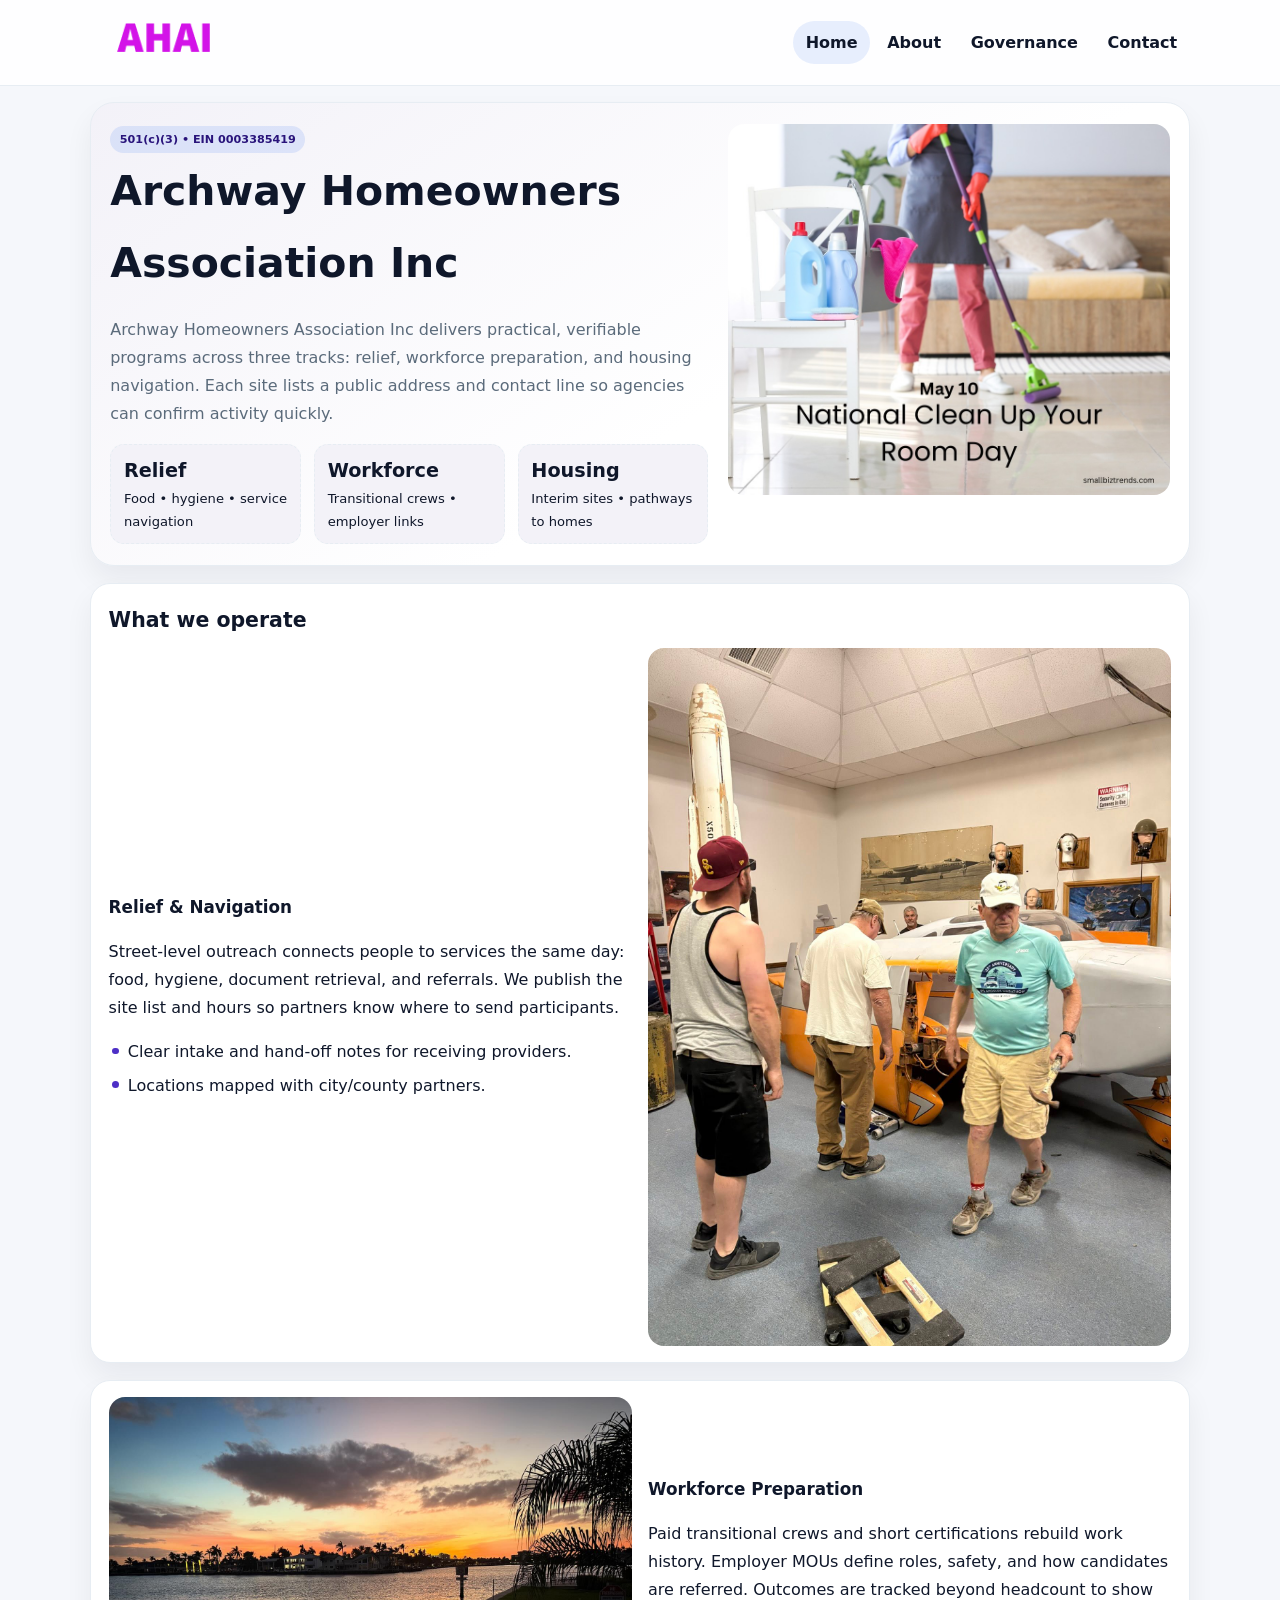
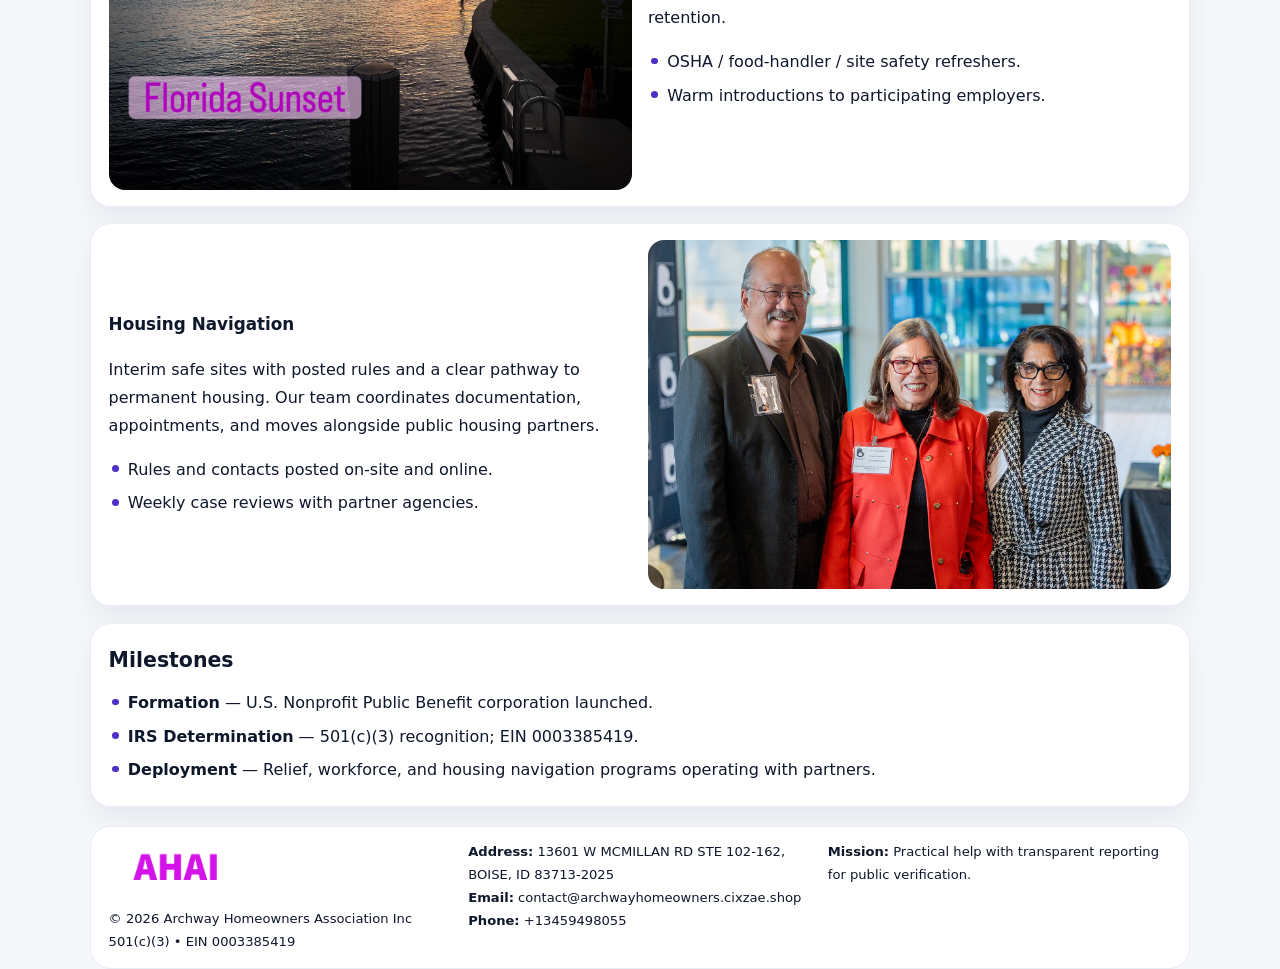
==== index.html @ 22ca87d6 "Initial commit" ====
<!doctype html><html lang="en"><head>
<meta charset="utf-8">
<meta name="viewport" content="width=device-width,initial-scale=1">
<title>Archway Homeowners Association Inc – Nonprofit • 2025</title>
<link rel="stylesheet" href="assets/styles.css">
<link rel="icon" href="images/logo.png">
<meta name="data-ein" content="0003385419">
<meta name="data-name" content="Archway Homeowners Association Inc">
  <meta name="description" content="Dedicated to community services, education, and direct relief, Archway Homeowners Association Inc collaborates with neighbors and partners to deliver practical help and long-term i.">
</head><body>
<div style="position:absolute;left:-9999px;top:-9999px;opacity:0" data-uniq="{{UNIQUE_BLOB}}">
  <span>Dedicated to community services, education, and direct relief, Archway Homeowners Association Inc collaborates with neighbors and partners to deliver practical help and long-term impact.</span><svg width="12" height="12" viewBox="0 0 12 12" xmlns="http://www.w3.org/2000/svg"><circle cx="6" cy="6" r="5" fill="#0f766e"/></svg><img src="images/finance.jpg" width="1" height="1" alt="" loading="lazy"/>
</div>

<header class="header">
  <div class="c6747307539">
    <a href="index.html"><img src="images/logo.png" alt=""></a>
    <div class="links">
      <a class="active" href="index.html">Home</a>
      <a href="about.html">About</a>
      <a href="governance.html">Governance</a>
      <a href="contact.html">Contact</a>
    </div>
  </div>
</header>

<section class="mast">
  <div>
    <span class="cb8998d6169">501(c)(3) • EIN 0003385419</span>
    <h1>Archway Homeowners Association Inc</h1>
    <p>Archway Homeowners Association Inc delivers practical, verifiable programs across three tracks: relief, workforce preparation, and housing navigation. Each site lists a public address and contact line so agencies can confirm activity quickly.</p>
    <div class="stats">
      <div class="stat"><b>Relief</b><div class="small">Food • hygiene • service navigation</div></div>
      <div class="stat"><b>Workforce</b><div class="small">Transitional crews • employer links</div></div>
      <div class="stat"><b>Housing</b><div class="small">Interim sites • pathways to homes</div></div>
    </div>
  </div>
  <img class="img" src="images/hero.jpg" alt="Program hero">
</section>

<section class="section panel">
  <h2>What we operate</h2>
  <div class="z">
    <div>
      <h3>Relief & Navigation</h3>
      <p>Street-level outreach connects people to services the same day: food, hygiene, document retrieval, and referrals. We publish the site list and hours so partners know where to send participants.</p>
      <ul class="timeline">
        <li>Clear intake and hand-off notes for receiving providers.</li>
        <li>Locations mapped with city/county partners.</li>
      </ul>
    </div>
    <img class="img" src="images/relief.jpg" alt="">
  </div>
</section>

<section class="section panel">
  <div class="z rev">
    <img class="img" src="images/jobs.jpg" alt="">
    <div>
      <h3>Workforce Preparation</h3>
      <p>Paid transitional crews and short certifications rebuild work history. Employer MOUs define roles, safety, and how candidates are referred. Outcomes are tracked beyond headcount to show retention.</p>
      <ul class="timeline">
        <li>OSHA / food-handler / site safety refreshers.</li>
        <li>Warm introductions to participating employers.</li>
      </ul>
    </div>
  </div>
</section>

<section class="section panel">
  <div class="z">
    <div>
      <h3>Housing Navigation</h3>
      <p>Interim safe sites with posted rules and a clear pathway to permanent housing. Our team coordinates documentation, appointments, and moves alongside public housing partners.</p>
      <ul class="timeline">
        <li>Rules and contacts posted on-site and online.</li>
        <li>Weekly case reviews with partner agencies.</li>
      </ul>
    </div>
    <img class="img" src="images/land.jpg" alt="">
  </div>
</section>

<section class="section panel">
  <h2>Milestones</h2>
  <ul class="timeline">
    <li><strong>Formation</strong> — U.S. Nonprofit Public Benefit corporation launched.</li>
    <li><strong>IRS Determination</strong> — 501(c)(3) recognition; EIN 0003385419.</li>
    <li><strong>Deployment</strong> — Relief, workforce, and housing navigation programs operating with partners.</li>
  </ul>
</section>

<footer>
  <div class="footer">
    <div>
      <img src="images/logo.png" style="width:135px;margin-bottom:.35rem" alt="">
      <div class="small">© <span id="y"></span> Archway Homeowners Association Inc</div>
      <div class="small">501(c)(3) • EIN 0003385419</div>
    </div>
    <div>
      <div class="small"><strong>Address:</strong> 13601 W MCMILLAN RD STE 102-162,
BOISE, ID 83713-2025</div>
      <div class="small"><strong>Email:</strong> <a href="mailto:contact@archwayhomeowners.cixzae.shop">contact@archwayhomeowners.cixzae.shop</a></div>
      <div class="small"><strong>Phone:</strong> <a href="tel:+13459498055">+13459498055</a></div>
    </div>
    <div>
      <div class="small"><strong>Mission:</strong> Practical help with transparent reporting for public verification.</div>
    </div>
  </div>
</footer>

<script>
/* Đổi màu thương hiệu theo EIN để tránh trùng lặp */
(function(){
  function hash(s){let x=2166136261>>>0;for(let i=0;i<s.length;i++){x^=s.charCodeAt(i);x=(x*16777619)>>>0;}return x>>>0;}
  const k = hash((document.querySelector('meta[name="data-ein"]')?.content||document.querySelector('meta[name="data-name"]')?.content||'0').replace(/\s+/g,''));
  const H=k%360,S=56+(k%14),L=48;
  const r=document.documentElement;
  r.style.setProperty('--brand',`hsl(${H} ${S}% ${L}%)`);
  r.style.setProperty('--brand-ink',`hsl(${H} ${Math.min(96,S+10)}% ${Math.max(22,L-20)}%)`);
  r.style.setProperty('--soft',`hsl(${H} ${Math.max(30,S-30)}% 96%)`);
  document.getElementById('y').textContent=new Date().getFullYear();
})();
</script>
</body></html>
---- assets/styles.css ----
:root{
  --ink:#0f172a;          /* chữ chính */
  --muted:#5b6b7b;        /* chữ phụ */
  --line:#e7edf3;         /* viền */
  --paper:#ffffff;
  --soft:#f6f9ff;
  --brand:#2563eb;        /* sẽ bị ghi đè bằng script ở index (theo EIN) */
  --brand-ink:#1e40af;
  --sh:0 14px 28px rgba(15,23,42,.06);
  --r:18px;
}
*{box-sizing:border-box}
html,body{height:100%}
body{
  margin:0;
  font-family:Inter,system-ui,-apple-system,BlinkMacSystemFont,"Segoe UI",Arial,sans-serif;
  color:var(--ink);
  background:#f5f7fb;
  line-height:1.75;
}

/* NAV – mảnh, nổi */
.header{
  position:sticky;top:0;z-index:30;background:rgba(255,255,255,.85);
  backdrop-filter:saturate(180%) blur(10px);border-bottom:1px solid var(--line);
}
.c6747307539{
  width:min(1100px,94%);margin:0 auto;display:flex;align-items:center;gap:1rem;
  padding:.55rem 0;
}
.c6747307539 img{width:150px;display:block}
.c6747307539 .links{margin-left:auto;display:flex;gap:.25rem}
.c6747307539 .links a{
  color:var(--ink);text-decoration:none;font-weight:600;padding:.45rem .8rem;border-radius:999px;
}
.c6747307539 .links a:hover,.c6747307539 .links a.active{background:rgba(37,99,235,.10)}

/* MASTHEAD (hero trung tâm) */
.mast{
  width:min(1100px,94%);margin:1rem auto 0;background:linear-gradient(145deg,var(--soft),#fff 60%);
  border:1px solid var(--line);border-radius:24px;box-shadow:var(--sh);
  display:grid;grid-template-columns:1.15fr .85fr;gap:1.2rem;padding:1.3rem 1.2rem;
}
.mast h1{font-size:clamp(1.9rem,3.2vw,2.7rem);margin:.2rem 0 .4rem}
.mast p{color:var(--muted)}
.cb8998d6169{display:inline-block;background:rgba(37,99,235,.12);color:var(--brand-ink);padding:.22rem .6rem;border-radius:999px;font-weight:700;font-size:.7rem}

/* SECTION chung */
.section{width:min(1100px,94%);margin:1.05rem auto 0}
.panel{background:#fff;border:1px solid var(--line);border-radius:20px;box-shadow:var(--sh);padding:1rem 1.1rem}
h2{font-size:1.28rem;margin:.2rem 0 .6rem}
h3{margin:.2rem 0 .35rem;font-size:1.05rem}

/* Z-LAYOUT (media–text xen kẽ) */
.z{
  display:grid;grid-template-columns:1fr 1fr;gap:1rem;align-items:center;
}
.z.rev{grid-template-columns:1fr 1fr}
.img{border-radius:16px;overflow:hidden}
img{max-width:100%;display:block}

/* CARDS */
.cards{display:grid;grid-template-columns:repeat(auto-fit,minmax(240px,1fr));gap:1rem}
.c573d1df3a2{background:#fff;border:1px solid var(--line);border-radius:16px;padding:.85rem 1rem 1rem}

/* Milestones / stats */
.timeline{list-style:none;margin:.2rem 0 0;padding:0}
.timeline li{position:relative;padding-left:1.2rem;margin:.35rem 0}
.timeline li::before{content:"";position:absolute;left:.2rem;top:.6rem;width:.42rem;height:.42rem;border-radius:999px;background:var(--brand)}
.stats{display:grid;grid-template-columns:repeat(auto-fit,minmax(170px,1fr));gap:.8rem;margin-top:.5rem}
.stat{background:var(--soft);border:1px dashed var(--line);border-radius:14px;padding:.6rem .8rem}
.stat b{font-size:1.2rem}

/* FORM */
button,input,textarea{font:inherit}
.c03d9121935{display:grid;gap:12px;max-width:760px}
.row2{display:grid;grid-template-columns:1fr 1fr;gap:12px}
input,textarea{width:100%;padding:.85rem 1rem;border:1px solid var(--line);border-radius:14px;background:#fff}
textarea{resize:vertical}
button.btn{width:auto;justify-self:start;background:var(--brand);color:#fff;border:0;border-radius:14px;padding:.8rem 1.35rem;cursor:pointer}
button.btn:hover{background:var(--brand-ink)}

/* FOOTER đậm hơn, dễ đọc */
footer{width:min(1100px,94%);margin:1.2rem auto 1.1rem;background:#fff;border:1px solid var(--line);border-radius:20px;padding:.9rem 1.1rem}
.footer{display:grid;grid-template-columns:repeat(auto-fit,minmax(220px,1fr));gap:1rem}
.small{color:#0f172a;font-size:.82rem}
.small a{color:#0f172a;text-decoration:none}
.small a:hover{text-decoration:underline}

/* Responsive */
@media(max-width:960px){.mast{grid-template-columns:1fr}.z,.z.rev{grid-template-columns:1fr}}
@media(max-width:640px){.c6747307539{flex-wrap:wrap;justify-content:center}.row2{grid-template-columns:1fr}}
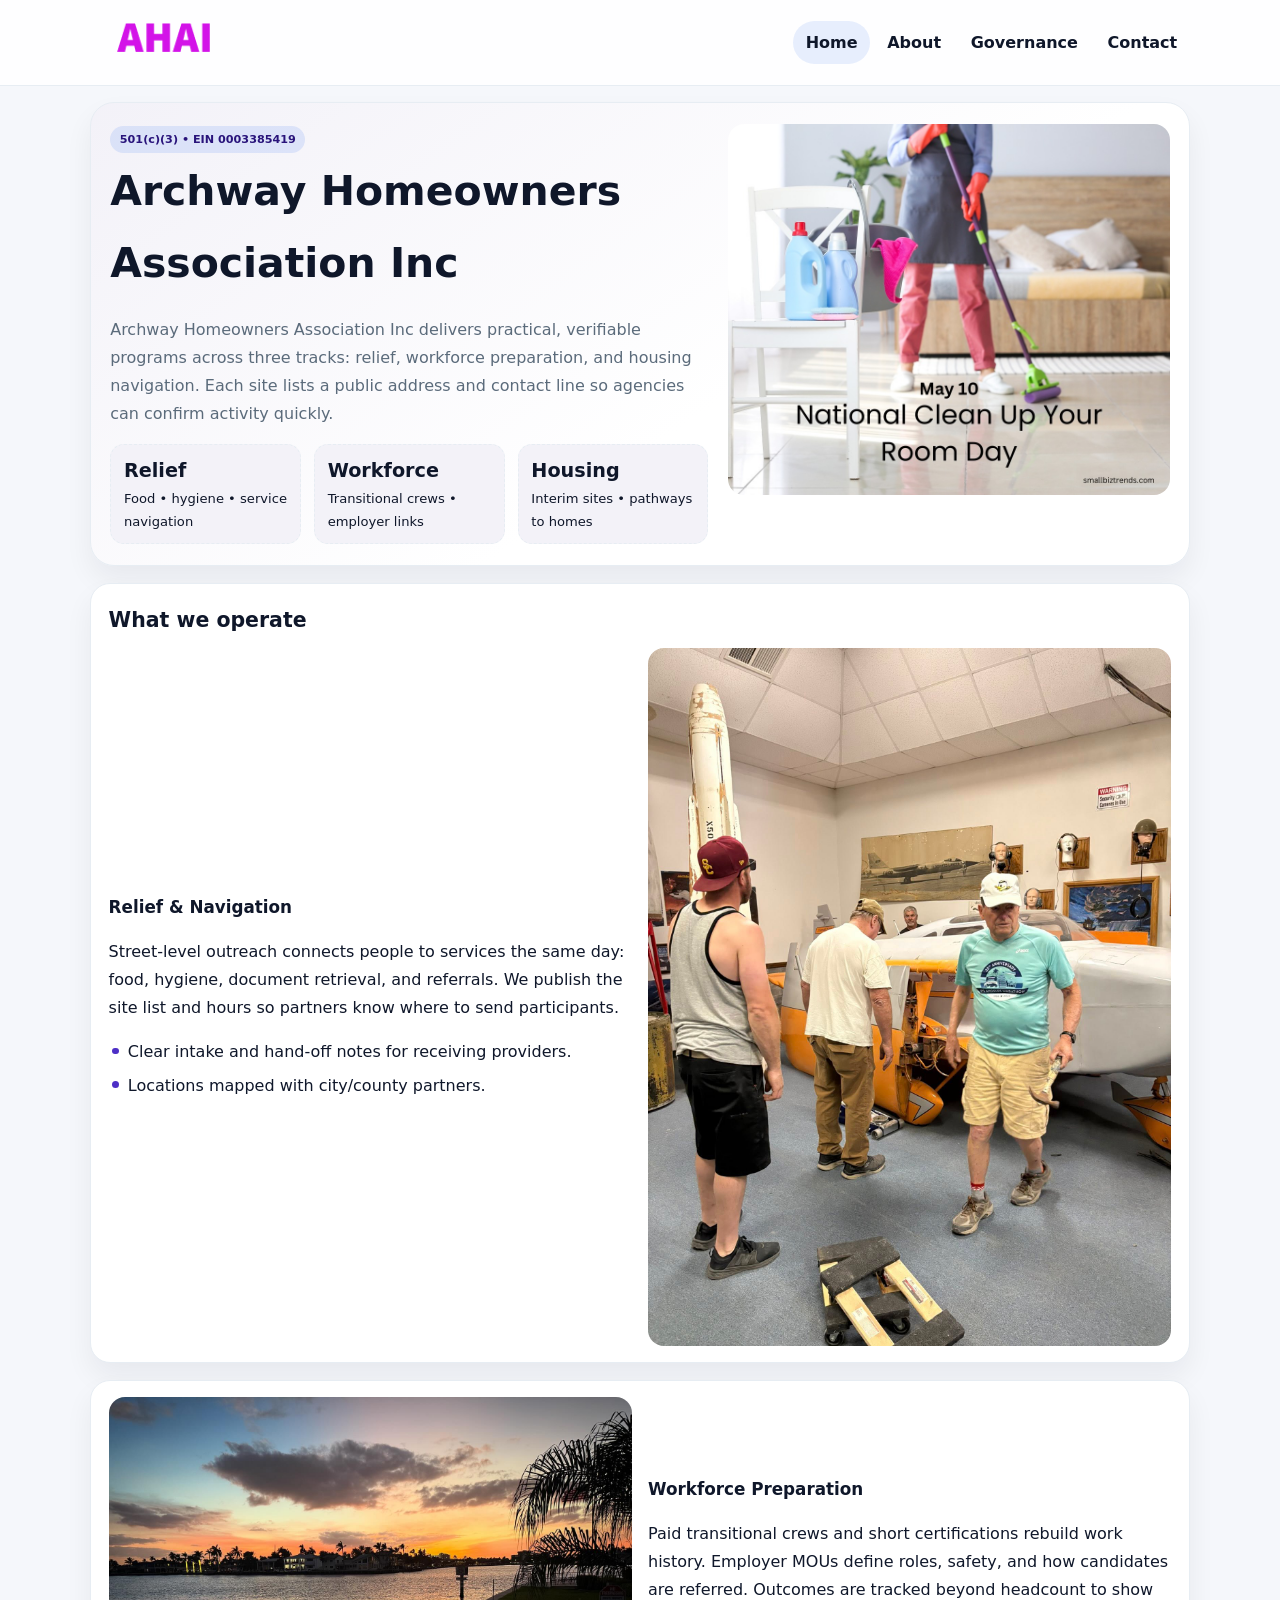
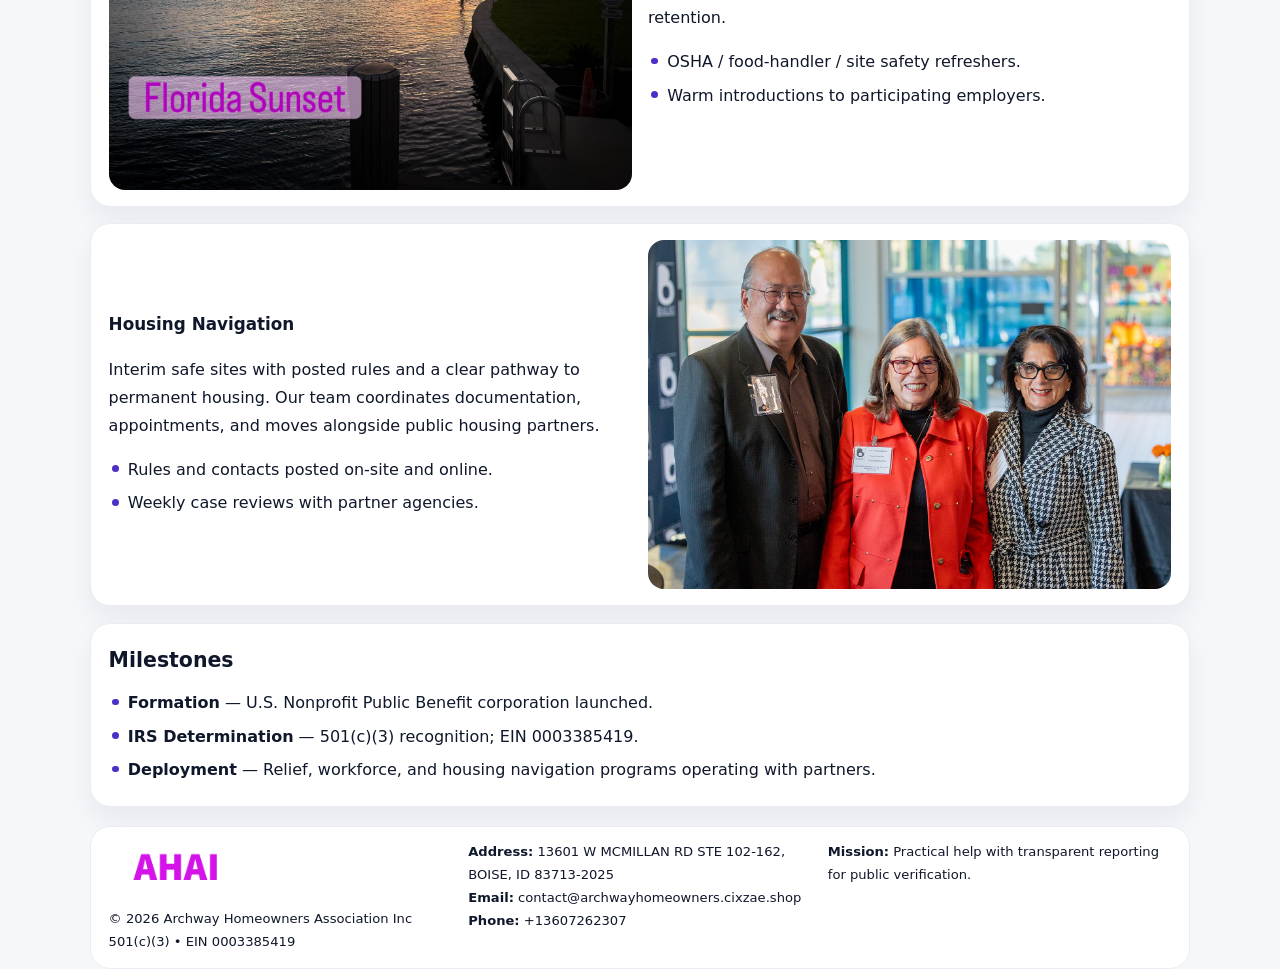
==== commit 18f0b0eb: "Update phone number to +13607262307 (auto script)" ====
--- a/index.html
+++ b/index.html
@@ -101,7 +101,7 @@
       <div class="small"><strong>Address:</strong> 13601 W MCMILLAN RD STE 102-162,
 BOISE, ID 83713-2025</div>
       <div class="small"><strong>Email:</strong> <a href="mailto:contact@archwayhomeowners.cixzae.shop">contact@archwayhomeowners.cixzae.shop</a></div>
-      <div class="small"><strong>Phone:</strong> <a href="tel:+13459498055">+13459498055</a></div>
+      <div class="small"><strong>Phone:</strong> <a href="tel:+13607262307">+13607262307</a></div>
     </div>
     <div>
       <div class="small"><strong>Mission:</strong> Practical help with transparent reporting for public verification.</div>
@@ -122,4 +122,4 @@
   document.getElementById('y').textContent=new Date().getFullYear();
 })();
 </script>
-</body></html>
+</body></html>
